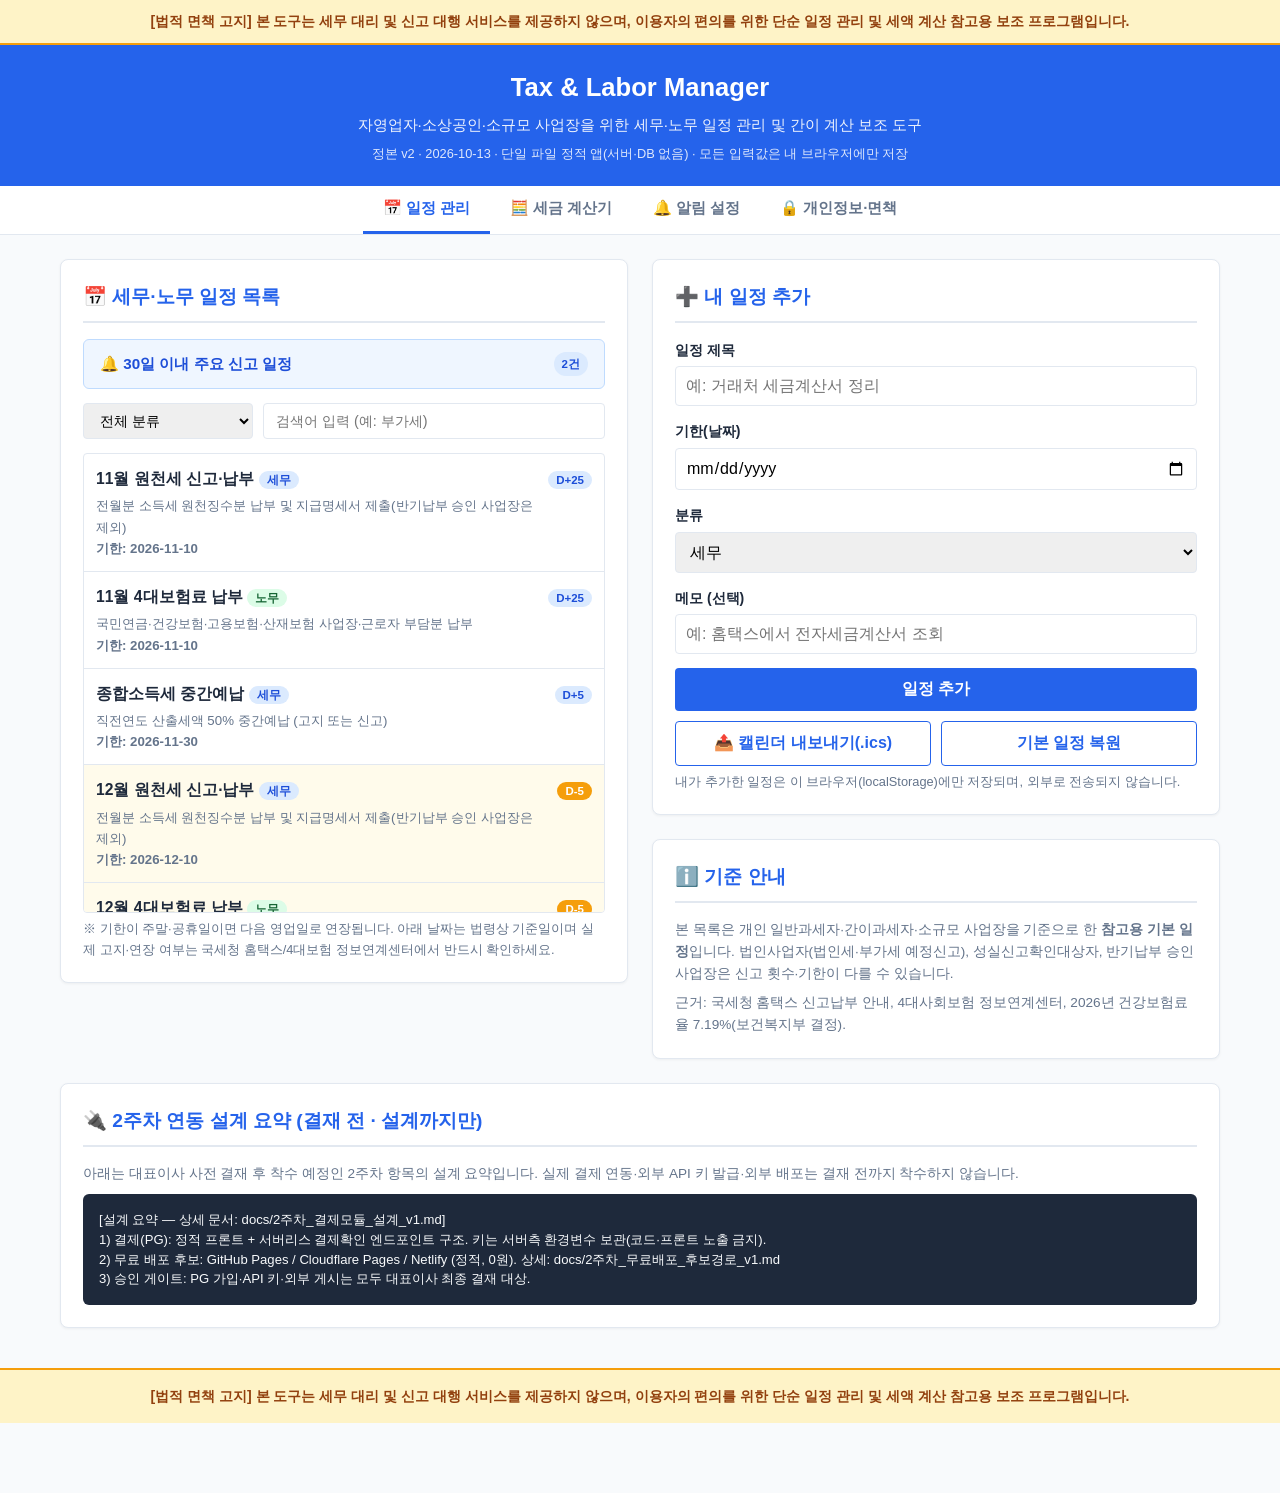
==== prototype_20261013/index.html @ 82e9abb1 "feat: 1주차 세무 일정 DB + 세금 계산기 + 알림 기능 + 2주차 결제 모듈 설계 (면책 고지 포함)" ====
<!DOCTYPE html>
<html lang="ko">
<head>
<meta charset="UTF-8">
<meta name="viewport" content="width=device-width, initial-scale=1.0">
<title>Tax &amp; Labor Manager — 세무·노무 일정 및 간이 계산 보조 도구</title>
<!--
  ============================================================================
  Tax & Labor Manager (세무·노무 일정 관리 + 세금 간이 계산 보조 도구)
  - 10조 스튜디오 · automation · 정본 v2 (2026-10-13 확장판)
  - 단일 파일 정적 웹 앱(HTML/CSS/JS, 외부 라이브러리 0). 서버·DB 없음.
  - 개인정보: 모든 입력값은 브라우저 localStorage에만 저장되며 외부 전송 없음.
  - 법적 성격: 세무 대리·신고 대행이 아닌 '단순 일정 관리 및 세액 계산 참고용 보조'.
  - 근거(2026 요율): 보건복지부 2026년 건강보험료율 7.19% 결정 보도자료,
    국민연금 9.5%(연금개혁), 고용보험 실업급여 1.8%, 장기요양 건보료의 12.95%.
    4대보험 정보연계센터·국세청 홈택스 공시 기준. 요율은 매년 변동될 수 있음.
  ============================================================================
-->
<style>
  :root{
    --primary:#2563eb; --primary-dark:#1d4ed8; --bg:#f8fafc; --card:#ffffff;
    --text:#1e293b; --muted:#64748b; --border:#e2e8f0;
    --warn-bg:#fef3c7; --warn-border:#f59e0b; --warn-text:#92400e;
    --danger:#dc2626; --ok:#059669;
  }
  *{box-sizing:border-box;margin:0;padding:0;font-family:'Malgun Gothic','Apple SD Gothic Neo',sans-serif;}
  body{background:var(--bg);color:var(--text);line-height:1.6;padding-bottom:70px;}

  /* ── 법적 면책 고지 (상단·하단 영구 고정) ───────────────────────────── */
  .disclaimer-banner{background:var(--warn-bg);border-bottom:2px solid var(--warn-border);
    color:var(--warn-text);padding:10px 20px;font-size:.88rem;text-align:center;font-weight:bold;
    position:sticky;top:0;z-index:1000;}
  .disclaimer-footer{background:var(--warn-bg);border-top:2px solid var(--warn-border);
    color:var(--warn-text);padding:15px 20px;font-size:.88rem;text-align:center;font-weight:bold;margin-top:40px;}
  .disclaimer-inline{background:#fffbeb;border:1px solid var(--warn-border);border-left:4px solid var(--warn-border);
    color:var(--warn-text);padding:10px 12px;border-radius:6px;font-size:.82rem;margin-top:10px;line-height:1.5;}

  header{background:var(--primary);color:#fff;padding:22px 20px;text-align:center;}
  header h1{font-size:1.6rem;margin-bottom:6px;}
  header p{font-size:.95rem;opacity:.92;}

  .tabs{display:flex;justify-content:center;gap:0;background:#fff;border-bottom:1px solid var(--border);
    position:sticky;top:44px;z-index:900;flex-wrap:wrap;}
  .tab{padding:12px 20px;cursor:pointer;border:none;background:none;font-size:.95rem;font-weight:bold;
    color:var(--muted);border-bottom:3px solid transparent;}
  .tab.active{color:var(--primary);border-bottom-color:var(--primary);}
  .panel{display:none;}
  .panel.active{display:block;}

  .container{max-width:1200px;margin:24px auto;padding:0 20px;}
  .grid2{display:grid;grid-template-columns:1fr 1fr;gap:24px;}
  @media(max-width:900px){.grid2{grid-template-columns:1fr;}}

  .card{background:var(--card);border:1px solid var(--border);border-radius:8px;padding:22px;
    box-shadow:0 1px 3px rgba(0,0,0,.05);margin-bottom:24px;}
  .card h2{font-size:1.2rem;color:var(--primary);margin-bottom:16px;border-bottom:2px solid var(--border);padding-bottom:8px;}

  .filterbar{display:flex;gap:10px;margin-bottom:14px;flex-wrap:wrap;}
  .filterbar select,.filterbar input{padding:8px 12px;border:1px solid var(--border);border-radius:4px;font-size:.9rem;}
  .filterbar input{flex:1;min-width:140px;}

  .upcoming{background:#eff6ff;border:1px solid #bfdbfe;border-radius:6px;padding:12px 16px;margin-bottom:14px;
    display:flex;align-items:center;justify-content:space-between;font-weight:bold;color:var(--primary-dark);font-size:.95rem;}

  .schedule-list{max-height:460px;overflow-y:auto;border:1px solid var(--border);border-radius:4px;}
  .schedule-item{padding:12px;border-bottom:1px solid var(--border);display:flex;justify-content:space-between;align-items:flex-start;gap:10px;}
  .schedule-item:last-child{border-bottom:none;}
  .schedule-item.urgent{background:#fef2f2;}
  .schedule-item.soon{background:#fffbeb;}
  .schedule-info h4{font-size:.98rem;margin-bottom:4px;}
  .schedule-info p{font-size:.83rem;color:var(--muted);}
  .badge{background:#dbeafe;color:var(--primary-dark);padding:3px 8px;border-radius:12px;font-size:.72rem;font-weight:bold;white-space:nowrap;}
  .badge.dday{background:var(--danger);color:#fff;}
  .badge.soon{background:var(--warn-border);color:#fff;}
  .badge.labor{background:#dcfce7;color:#166534;}
  .delbtn{background:none;border:1px solid var(--border);color:var(--muted);border-radius:4px;cursor:pointer;
    font-size:.75rem;padding:3px 8px;}

  .form-group{margin-bottom:14px;}
  .form-group label{display:block;font-size:.88rem;font-weight:bold;margin-bottom:5px;}
  .form-group input,.form-group select{width:100%;padding:10px;border:1px solid var(--border);border-radius:4px;font-size:1rem;}
  .btn{background:var(--primary);color:#fff;border:none;padding:11px 20px;border-radius:4px;font-size:1rem;
    font-weight:bold;cursor:pointer;width:100%;transition:background .2s;}
  .btn:hover{background:var(--primary-dark);}
  .btn.secondary{background:#fff;color:var(--primary);border:1px solid var(--primary);}
  .btn.warn{background:var(--warn-border);}
  .row{display:flex;gap:10px;flex-wrap:wrap;}
  .row .btn{width:auto;flex:1;min-width:130px;}

  .result-box{background:#f1f5f9;border:1px solid var(--border);border-radius:6px;padding:16px;margin-top:16px;}
  .result-box h3{font-size:1.05rem;margin-bottom:8px;}
  .result-row{display:flex;justify-content:space-between;font-size:.95rem;padding:3px 0;}
  .result-total{font-size:1.15rem;font-weight:bold;color:var(--primary-dark);border-top:1px solid var(--border);
    margin-top:8px;padding-top:8px;}

  pre{background:#1e293b;color:#f8fafc;padding:16px;border-radius:6px;overflow-x:auto;font-size:.82rem;line-height:1.5;}
  table.data{width:100%;border-collapse:collapse;font-size:.88rem;margin-top:8px;}
  table.data th,table.data td{border:1px solid var(--border);padding:7px 10px;text-align:left;}
  table.data th{background:#f1f5f9;}
  .note{font-size:.8rem;color:var(--muted);margin-top:6px;}
  .tag{display:inline-block;background:#eef2ff;color:#3730a3;border-radius:4px;padding:1px 6px;font-size:.75rem;margin-left:4px;}
  .muted{color:var(--muted);font-size:.85rem;}
</style>
</head>
<body>

<!-- 상단 법적 면책 고지 (영구 고정) -->
<div class="disclaimer-banner">
  [법적 면책 고지] 본 도구는 세무 대리 및 신고 대행 서비스를 제공하지 않으며, 이용자의 편의를 위한 단순 일정 관리 및 세액 계산 참고용 보조 프로그램입니다.
</div>

<header>
  <h1>Tax &amp; Labor Manager</h1>
  <p>자영업자·소상공인·소규모 사업장을 위한 세무·노무 일정 관리 및 간이 계산 보조 도구</p>
  <p style="font-size:.8rem;opacity:.85;margin-top:6px;">정본 v2 · 2026-10-13 · 단일 파일 정적 앱(서버·DB 없음) · 모든 입력값은 내 브라우저에만 저장</p>
</header>

<div class="tabs">
  <button class="tab active" onclick="showPanel('panel-schedule',this)">📅 일정 관리</button>
  <button class="tab" onclick="showPanel('panel-calc',this)">🧮 세금 계산기</button>
  <button class="tab" onclick="showPanel('panel-alert',this)">🔔 알림 설정</button>
  <button class="tab" onclick="showPanel('panel-privacy',this)">🔒 개인정보·면책</button>
</div>

<div class="container">

<!-- ══════════════ 일정 관리 ══════════════ -->
<div id="panel-schedule" class="panel active">
  <div class="grid2">
    <div>
      <div class="card">
        <h2>📅 세무·노무 일정 목록</h2>
        <div class="upcoming">
          <span>🔔 30일 이내 주요 신고 일정</span>
          <span id="upcoming-count" class="badge">0건</span>
        </div>
        <div class="filterbar">
          <select id="filter-category" onchange="renderSchedules()">
            <option value="ALL">전체 분류</option>
            <option value="세무">세무 (국세·지방세)</option>
            <option value="노무">노무 (4대보험·급여)</option>
            <option value="신고안내">신고·환급 안내</option>
            <option value="내일정">내가 추가한 일정</option>
          </select>
          <input type="text" id="search-keyword" placeholder="검색어 입력 (예: 부가세)" oninput="renderSchedules()">
        </div>
        <div class="schedule-list" id="schedule-container"></div>
        <div class="note">※ 기한이 주말·공휴일이면 다음 영업일로 연장됩니다. 아래 날짜는 법령상 기준일이며 실제 고지·연장 여부는 국세청 홈택스/4대보험 정보연계센터에서 반드시 확인하세요.</div>
      </div>
    </div>

    <div>
      <div class="card">
        <h2>➕ 내 일정 추가</h2>
        <div class="form-group">
          <label for="new-title">일정 제목</label>
          <input type="text" id="new-title" placeholder="예: 거래처 세금계산서 정리">
        </div>
        <div class="form-group">
          <label for="new-date">기한(날짜)</label>
          <input type="date" id="new-date">
        </div>
        <div class="form-group">
          <label for="new-category">분류</label>
          <select id="new-category">
            <option value="세무">세무</option>
            <option value="노무">노무</option>
            <option value="내일정">내 일정(기타)</option>
          </select>
        </div>
        <div class="form-group">
          <label for="new-desc">메모 (선택)</label>
          <input type="text" id="new-desc" placeholder="예: 홈택스에서 전자세금계산서 조회">
        </div>
        <button class="btn" onclick="addSchedule()">일정 추가</button>
        <div class="row" style="margin-top:10px;">
          <button class="btn secondary" onclick="exportICS()">📤 캘린더 내보내기(.ics)</button>
          <button class="btn secondary" onclick="resetSchedules()">기본 일정 복원</button>
        </div>
        <div class="note">내가 추가한 일정은 이 브라우저(localStorage)에만 저장되며, 외부로 전송되지 않습니다.</div>
      </div>

      <div class="card">
        <h2>ℹ️ 기준 안내</h2>
        <p class="muted">본 목록은 개인 일반과세자·간이과세자·소규모 사업장을 기준으로 한 <b>참고용 기본 일정</b>입니다. 법인사업자(법인세·부가세 예정신고), 성실신고확인대상자, 반기납부 승인 사업장은 신고 횟수·기한이 다를 수 있습니다.</p>
        <p class="muted" style="margin-top:8px;">근거: 국세청 홈택스 신고납부 안내, 4대사회보험 정보연계센터, 2026년 건강보험료율 7.19%(보건복지부 결정).</p>
      </div>
    </div>
  </div>
</div>

<!-- ══════════════ 세금 계산기 ══════════════ -->
<div id="panel-calc" class="panel">
  <div class="grid2">
    <div>
      <div class="card">
        <h2>🧮 간이 계산기</h2>
        <div class="form-group">
          <label for="calc-type">계산 종류</label>
          <select id="calc-type" onchange="toggleCalcType()">
            <option value="vat">부가가치세 (일반과세자)</option>
            <option value="vat-simple">부가가치세 (간이과세자)</option>
            <option value="income">종합소득세 (기본세율)</option>
            <option value="withholding">원천세 (사업소득 3.3% 프리랜서)</option>
            <option value="insurance">4대보험 (근로자 부담분)</option>
          </select>
        </div>

        <div id="f-vat">
          <div class="form-group"><label for="vat-supply">과세표준 공급가액 합계 (원)</label>
            <input type="number" id="vat-supply" value="50000000"></div>
          <div class="form-group"><label for="vat-purchase">공제받을 매입세액 합계 (원)</label>
            <input type="number" id="vat-purchase" value="3000000"></div>
        </div>

        <div id="f-vat-simple" style="display:none;">
          <div class="form-group"><label for="vats-supply">공급대가 합계 (세금 포함 매출, 원)</label>
            <input type="number" id="vats-supply" value="40000000"></div>
          <div class="form-group"><label for="vats-rate">업종별 부가가치율 (%)</label>
            <select id="vats-rate">
              <option value="15">소매·음식점 등 (15%)</option>
              <option value="20">제조·숙박 등 (20%)</option>
              <option value="25">건설·운수 등 (25%)</option>
              <option value="30" selected>부동산임대·기타 (30%)</option>
            </select></div>
          <div class="note">간이과세자 세액 = 공급대가 × 업종별 부가가치율 × 10%</div>
        </div>

        <div id="f-income" style="display:none;">
          <div class="form-group"><label for="income-annual">연간 총수입금액 (매출, 원)</label>
            <input type="number" id="income-annual" value="80000000"></div>
          <div class="form-group"><label for="income-expense">연간 필요경비 (원)</label>
            <input type="number" id="income-expense" value="50000000"></div>
          <div class="form-group"><label for="income-deduct">소득공제 합계 — 본인·부양가족·연금 등 (원)</label>
            <input type="number" id="income-deduct" value="1500000"></div>
        </div>

        <div id="f-withholding" style="display:none;">
          <div class="form-group"><label for="wh-amount">지급액 (세전, 원)</label>
            <input type="number" id="wh-amount" value="3000000"></div>
          <div class="note">사업소득 3.3% = 소득세 3% + 지방소득세 0.3% (원천징수 후 다음 해 5월 종합소득세 신고 시 정산)</div>
        </div>

        <div id="f-insurance" style="display:none;">
          <div class="form-group"><label for="ins-month">월 보수(세전 급여, 원)</label>
            <input type="number" id="ins-month" value="3000000"></div>
          <div class="note">2026년 근로자 부담: 국민연금 4.75% · 건강보험 3.595% · 장기요양 건보료×12.95% · 고용보험(실업급여) 0.9%. 산재보험은 전액 사업주 부담.</div>
        </div>

        <button class="btn" onclick="calculate()">간이 추정 실행</button>
      </div>
    </div>

    <div>
      <div class="card">
        <h2>📊 추정 결과</h2>
        <div class="result-box" id="calc-result">
          <p class="muted">계산 종류와 금액을 선택한 뒤 [간이 추정 실행]을 누르세요.</p>
        </div>
      </div>
      <div class="card">
        <h2>📌 2026년 요율 참고표</h2>
        <table class="data">
          <tr><th>항목</th><th>전체</th><th>근로자 부담</th></tr>
          <tr><td>국민연금</td><td>9.5%</td><td>4.75%</td></tr>
          <tr><td>건강보험</td><td>7.19%</td><td>3.595%</td></tr>
          <tr><td>장기요양보험</td><td>건보료의 12.95%</td><td>절반</td></tr>
          <tr><td>고용보험(실업급여)</td><td>1.8%</td><td>0.9%</td></tr>
          <tr><td>산재보험</td><td>업종별(평균 약 1.4%)</td><td>0(사업주 전액)</td></tr>
        </table>
        <div class="note">출처: 보건복지부 2026 건강보험료율 결정(7.19%), 4대보험 정보연계센터·근로복지공단 공시. 요율·기준소득월액 상·하한(2026년 41만~659만 원)은 매년 변동될 수 있으므로 실제 급여명세서·공단 조회값을 최종 기준으로 삼으세요.</div>
      </div>
    </div>
  </div>
</div>

<!-- ══════════════ 알림 설정 ══════════════ -->
<div id="panel-alert" class="panel">
  <div class="grid2">
    <div>
      <div class="card">
        <h2>🔔 브라우저 알림</h2>
        <p class="muted">신고 기한이 다가오면 브라우저 알림으로 알려드립니다. (이 탭이 열려 있는 동안 동작합니다.)</p>
        <div class="form-group" style="margin-top:14px;">
          <label for="alert-days">며칠 전에 알릴까요?</label>
          <select id="alert-days" onchange="saveAlertPref()">
            <option value="1">1일 전</option>
            <option value="3" selected>3일 전</option>
            <option value="7">7일 전</option>
            <option value="14">14일 전</option>
          </select>
        </div>
        <div class="row">
          <button class="btn" onclick="requestNotify()">알림 권한 요청</button>
          <button class="btn secondary" onclick="testNotify()">테스트 알림</button>
        </div>
        <div class="result-box" id="alert-status"><p class="muted">현재 알림 권한: 확인 전</p></div>
      </div>
    </div>
    <div>
      <div class="card">
        <h2>📋 알림 대상 미리보기</h2>
        <div class="schedule-list" id="alert-preview" style="max-height:360px;"></div>
        <div class="note">정적 웹 앱 특성상 앱이 닫혀 있을 때는 알림이 오지 않습니다. 상시 알림이 필요하면 아래 캘린더 내보내기(.ics)로 휴대폰 기본 캘린더에 등록하는 방법을 권장합니다.</div>
        <button class="btn secondary" style="margin-top:10px;" onclick="exportICS()">📤 캘린더 내보내기(.ics)</button>
      </div>
    </div>
  </div>
</div>

<!-- ══════════════ 개인정보·면책 ══════════════ -->
<div id="panel-privacy" class="panel">
  <div class="card">
    <h2>🔒 개인정보 처리 및 법적 성격 안내</h2>
    <p style="margin-bottom:10px;"><b>1. 수집하는 개인정보: 없음.</b> 본 도구는 회원가입·로그인이 없으며, 사업자등록번호·주민등록번호 등 민감정보를 수집·전송하지 않습니다. 사용자가 입력한 일정·금액은 오직 사용자의 브라우저 저장소(localStorage)에만 남고 외부 서버로 전송되지 않습니다.</p>
    <p style="margin-bottom:10px;"><b>2. 법적 성격.</b> 본 도구는 세무 대리 및 신고 대행 서비스를 제공하지 않으며, 이용자의 편의를 위한 단순 일정 관리 및 세액 계산 참고용 보조 프로그램입니다. 세무사법 제2조에 따른 세무 대리(기장·신고 대행·세무 자문)에 해당하지 않습니다.</p>
    <p style="margin-bottom:10px;"><b>3. 계산 결과의 한계.</b> 모든 계산은 공개된 세율·요율을 적용한 단순 추정치이며, 소득공제·세액공제·가산세·감면·정산을 모두 반영하지 않습니다. 실제 신고 세액과 다를 수 있습니다.</p>
    <p style="margin-bottom:10px;"><b>4. 최종 확인 의무.</b> 실제 신고·납부 금액과 기한은 국세청 홈택스(126), 4대사회보험 정보연계센터, 세무대리인(세무사)을 통해 반드시 확인하시기 바랍니다.</p>
    <p><b>5. 근거 자료.</b> 일정: 국세청 홈택스 신고·납부 안내. 요율: 2026년 국민연금 9.5%·건강보험 7.19%·장기요양 건보료의 12.95%·고용보험(실업급여) 1.8%(보건복지부·근로복지공단 공시).</p>
    <div class="disclaimer-inline">
      [법적 면책 고지] 본 도구는 세무 대리 및 신고 대행 서비스를 제공하지 않으며, 이용자의 편의를 위한 단순 일정 관리 및 세액 계산 참고용 보조 프로그램입니다.
    </div>
  </div>
</div>

  <!-- 2주차 연동 설계 (요약) -->
  <div class="card">
    <h2>🔌 2주차 연동 설계 요약 (결재 전 · 설계까지만)</h2>
    <p class="muted" style="margin-bottom:10px;">아래는 대표이사 사전 결재 후 착수 예정인 2주차 항목의 설계 요약입니다. 실제 결제 연동·외부 API 키 발급·외부 배포는 결재 전까지 착수하지 않습니다.</p>
    <pre><code>[설계 요약 — 상세 문서: docs/2주차_결제모듈_설계_v1.md]
1) 결제(PG): 정적 프론트 + 서버리스 결제확인 엔드포인트 구조. 키는 서버측 환경변수 보관(코드·프론트 노출 금지).
2) 무료 배포 후보: GitHub Pages / Cloudflare Pages / Netlify (정적, 0원). 상세: docs/2주차_무료배포_후보경로_v1.md
3) 승인 게이트: PG 가입·API 키·외부 게시는 모두 대표이사 최종 결재 대상.</code></pre>
  </div>

</div><!-- /container -->

<!-- 하단 법적 면책 고지 (영구 고정) -->
<div class="disclaimer-footer">
  [법적 면책 고지] 본 도구는 세무 대리 및 신고 대행 서비스를 제공하지 않으며, 이용자의 편의를 위한 단순 일정 관리 및 세액 계산 참고용 보조 프로그램입니다.
</div>

<script>
/* ─────────────────────────────────────────────────────────────────────────
   데이터: 정기 일정 생성 + 연간 고정 일정 + 사용자 일정
   ───────────────────────────────────────────────────────────────────────── */
const DISCLAIMER = "본 도구는 세무 대리 및 신고 대행 서비스를 제공하지 않으며, 이용자의 편의를 위한 단순 일정 관리 및 세액 계산 참고용 보조 프로그램입니다.";

function fmt(n){ return Math.round(n).toLocaleString('ko-KR'); }
function yearOf(){ return new Date().getFullYear(); }

// 연간 고정 일정 (매년 반복, 기준일)
function annualEvents(y){
  return [
    { id:`a${y}-vats1`, title:"부가가치세 1기 예정신고·납부", date:`${y}-04-25`, category:"세무", desc:"법인 기준 1~3월 실적 예정신고 (개인 일반과세자는 예정고지 납부)" },
    { id:`a${y}-resident`, title:"종합소득세 확정신고·납부", date:`${y}-05-31`, category:"세무", desc:`${y-1}년 귀속 종합소득세 확정신고 (성실신고확인대상자는 6월 30일)` },
    { id:`a${y}-vat1`, title:"부가가치세 1기 확정신고·납부", date:`${y}-07-25`, category:"세무", desc:"1월 1일~6월 30일 과세기간 확정신고(개인·법인)" },
    { id:`a${y}-vat2b`, title:"부가가치세 2기 예정신고·납부", date:`${y}-10-25`, category:"세무", desc:"7월 1일~9월 30일 실적 예정신고" },
    { id:`a${y}-mid`, title:"종합소득세 중간예납", date:`${y}-11-30`, category:"세무", desc:"직전연도 산출세액 50% 중간예납 (고지 또는 신고)" }
  ];
}

// 매월 정기 일정 (원천세·4대보험: 매월 10일)
function monthlyEvents(y){
  const out=[];
  for(let m=1;m<=12;m++){
    const mm=String(m).padStart(2,'0');
    out.push({ id:`m${y}${mm}-wh`, title:`${m}월 원천세 신고·납부`, date:`${y}-${mm}-10`, category:"세무", desc:"전월분 소득세 원천징수분 납부 및 지급명세서 제출(반기납부 승인 사업장은 제외)" });
    out.push({ id:`m${y}${mm}-ins`, title:`${m}월 4대보험료 납부`, date:`${y}-${mm}-10`, category:"노무", desc:"국민연금·건강보험·고용보험·산재보험 사업장·근로자 부담분 납부" });
  }
  return out;
}

function buildDefault(){
  const y=yearOf();
  let list=[];
  list=list.concat(annualEvents(y));
  list=list.concat(monthlyEvents(y));
  // 다음 연도 2기 확정(1월) 안내
  list.push({ id:`a${y+1}-vat2f`, title:`부가가치세 2기 확정신고 안내(${y+1}년 1월)`, date:`${y+1}-01-25`, category:"신고안내", desc:`${y}년 7월~12월 과세기간 확정신고 예정 (주말이면 연장)` });
  list.push({ id:`a${y}-bonus`, title:"근로·자녀장려금 신청 안내", date:`${y}-05-01`, category:"신고안내", desc:"5월 1일~31일 홈택스 신청 (대상자 자동 안내)" });
  list.push({ id:`a${y}-report`, title:"사업장 현황신고(부동산임대업 등)", date:`${y}-02-10`, category:"세무", desc:"해당 업종 사업장 현황신고 기한" });
  return list;
}

const LS_KEY='tlm_schedules_v2';
let userSchedules = JSON.parse(localStorage.getItem(LS_KEY) || '[]');
let schedules = buildDefault();

function allSchedules(){ return schedules.concat(userSchedules); }

/* ─────────────────────────────────────────────────────────────────────────
   렌더링
   ───────────────────────────────────────────────────────────────────────── */
function daysUntil(dateStr){
  const today=new Date(); today.setHours(0,0,0,0);
  const d=new Date(dateStr+"T00:00:00");
  return Math.round((d-today)/86400000);
}

function renderSchedules(){
  const cat=document.getElementById('filter-category').value;
  const kw=(document.getElementById('search-keyword').value||'').toLowerCase();
  const container=document.getElementById('schedule-container');
  if(!container) return;

  let data=allSchedules().filter(it=>{
    const mCat = (cat==='ALL') || (cat==='내일정' ? it.category==='내일정' : it.category===cat);
    const text=(it.title+' '+it.desc).toLowerCase();
    return mCat && text.includes(kw);
  }).filter(it=>daysUntil(it.date) >= -30); // 지난 30일 지난 건 제외
  data.sort((a,b)=> a.date.localeCompare(b.date));

  container.innerHTML='';
  let upcoming=0;
  data.forEach(it=>{
    const dd=daysUntil(it.date);
    if(dd>=0 && dd<=30) upcoming++;
    const cls = dd<0 ? '' : (dd<=3 ? 'urgent' : (dd<=7 ? 'soon' : ''));
    const badgeCls = dd<0 ? 'badge' : (dd<=3 ? 'badge dday' : (dd<=7 ? 'badge soon' : 'badge'));
    const ddayText = dd<0 ? `D+${Math.abs(dd)}` : (dd===0 ? 'D-DAY' : `D-${dd}`);
    const catBadge = it.category==='노무' ? 'badge labor' : 'badge';
    const div=document.createElement('div');
    div.className='schedule-item '+cls;
    div.innerHTML=`
      <div class="schedule-info">
        <h4>${it.title} <span class="${catBadge}">${it.category}</span></h4>
        <p>${it.desc} <br><strong>기한: ${it.date}</strong></p>
      </div>
      <div style="text-align:right;white-space:nowrap;">
        <span class="${badgeCls}">${ddayText}</span>
        ${it.user?`<br><button class="delbtn" onclick="delSchedule('${it.id}')">삭제</button>`:''}
      </div>`;
    container.appendChild(div);
  });
  document.getElementById('upcoming-count').innerText=upcoming+'건';
  renderAlertPreview();
}

function addSchedule(){
  const title=document.getElementById('new-title').value.trim();
  const date=document.getElementById('new-date').value;
  const category=document.getElementById('new-category').value;
  const desc=document.getElementById('new-desc').value.trim() || '내가 추가한 일정';
  if(!title || !date){ alert('제목과 날짜를 입력하세요.'); return; }
  userSchedules.push({ id:'u'+Date.now(), title, date, category, desc, user:true });
  localStorage.setItem(LS_KEY, JSON.stringify(userSchedules));
  document.getElementById('new-title').value='';
  document.getElementById('new-date').value='';
  document.getElementById('new-desc').value='';
  renderSchedules();
  alert('일정이 추가되었습니다.');
}

function delSchedule(id){
  userSchedules=userSchedules.filter(x=>x.id!==id);
  localStorage.setItem(LS_KEY, JSON.stringify(userSchedules));
  renderSchedules();
}

function resetSchedules(){
  if(!confirm('추가한 일정이 모두 삭제되고 기본 일정으로 복원됩니다. 계속할까요?')) return;
  userSchedules=[];
  localStorage.setItem(LS_KEY, JSON.stringify(userSchedules));
  renderSchedules();
}

/* ─────────────────────────────────────────────────────────────────────────
   탭 전환
   ───────────────────────────────────────────────────────────────────────── */
function showPanel(id, btn){
  document.querySelectorAll('.panel').forEach(p=>p.classList.remove('active'));
  document.getElementById(id).classList.add('active');
  document.querySelectorAll('.tab').forEach(t=>t.classList.remove('active'));
  if(btn) btn.classList.add('active');
}

/* ─────────────────────────────────────────────────────────────────────────
   세금 계산기
   ───────────────────────────────────────────────────────────────────────── */
function toggleCalcType(){
  const t=document.getElementById('calc-type').value;
  const map={ 'vat':'f-vat','vat-simple':'f-vat-simple','income':'f-income','withholding':'f-withholding','insurance':'f-insurance' };
  Object.values(map).forEach(id=>document.getElementById(id).style.display='none');
  document.getElementById(map[t]).style.display='block';
}

function disclaimerHtml(){
  return `<div class="disclaimer-inline">[법적 면책 고지] ${DISCLAIMER}</div>`;
}

// 종합소득세 기본세율(2023~ 적용, 8구간) 누진공제 방식
function incomeTaxByBracket(base){
  const brackets=[
    {lim:14000000, rate:0.06, ded:0},
    {lim:50000000, rate:0.15, ded:1260000},
    {lim:88000000, rate:0.24, ded:5760000},
    {lim:150000000, rate:0.35, ded:15440000},
    {lim:300000000, rate:0.38, ded:19940000},
    {lim:500000000, rate:0.40, ded:25940000},
    {lim:1000000000, rate:0.42, ded:35940000},
    {lim:Infinity, rate:0.45, ded:65940000}
  ];
  for(const b of brackets){
    if(base<=b.lim){ return {tax: Math.max(0, base*b.rate - b.ded), rate:b.rate}; }
  }
}

function calculate(){
  const type=document.getElementById('calc-type').value;
  const box=document.getElementById('calc-result');
  let html='';

  if(type==='vat'){
    const supply=parseFloat(document.getElementById('vat-supply').value)||0;
    const purchase=parseFloat(document.getElementById('vat-purchase').value)||0;
    const output=supply*0.1;
    const estimated=Math.max(0, output-purchase);
    html=`<h3>부가가치세 간이 추정 (일반과세자)</h3>
      <div class="result-row"><span>매출세액 (공급가액×10%)</span><span>${fmt(output)} 원</span></div>
      <div class="result-row"><span>공제 매입세액</span><span>${fmt(purchase)} 원</span></div>
      <div class="result-row result-total"><span>납부 예상액</span><span>${fmt(estimated)} 원</span></div>
      <p class="note">※ 신고 시 가산세·경감·조기환급 등에 따라 달라질 수 있습니다.</p>${disclaimerHtml()}`;
  }
  else if(type==='vat-simple'){
    const supply=parseFloat(document.getElementById('vats-supply').value)||0;
    const rate=parseFloat(document.getElementById('vats-rate').value)/100;
    const base=supply*rate;             // 부가가치(과세표준)
    const estimated=base*0.1;           // 납부세액
    html=`<h3>부가가치세 간이 추정 (간이과세자)</h3>
      <div class="result-row"><span>공급대가</span><span>${fmt(supply)} 원</span></div>
      <div class="result-row"><span>업종별 부가가치율</span><span>${(rate*100).toFixed(0)}%</span></div>
      <div class="result-row"><span>과세표준(부가가치)</span><span>${fmt(base)} 원</span></div>
      <div class="result-row result-total"><span>납부 예상액 (×10%)</span><span>${fmt(estimated)} 원</span></div>
      <p class="note">※ 세금계산서 발급분·매입세액 공제 등에 따라 달라질 수 있습니다.</p>${disclaimerHtml()}`;
  }
  else if(type==='income'){
    const income=parseFloat(document.getElementById('income-annual').value)||0;
    const expense=parseFloat(document.getElementById('income-expense').value)||0;
    const deduct=parseFloat(document.getElementById('income-deduct').value)||0;
    const net=Math.max(0, income-expense);          // 종합소득금액
    const base=Math.max(0, net-deduct);             // 과세표준
    const r=incomeTaxByBracket(base);
    const local=r.tax*0.1;                          // 지방소득세 10%
    const total=r.tax+local;
    html=`<h3>종합소득세 간이 추정</h3>
      <div class="result-row"><span>종합소득금액 (수입−필요경비)</span><span>${fmt(net)} 원</span></div>
      <div class="result-row"><span>과세표준 (소득금액−소득공제)</span><span>${fmt(base)} 원</span></div>
      <div class="result-row"><span>적용 기본세율</span><span>${(r.rate*100).toFixed(0)}%</span></div>
      <div class="result-row"><span>산출세액(국세)</span><span>${fmt(r.tax)} 원</span></div>
      <div class="result-row"><span>지방소득세(10%)</span><span>${fmt(local)} 원</span></div>
      <div class="result-row result-total"><span>합계 예상</span><span>${fmt(total)} 원</span></div>
      <p class="note">※ 세액공제·감면·기납부세액(중간예납·원천징수) 정산 전 추정치입니다.</p>${disclaimerHtml()}`;
  }
  else if(type==='withholding'){
    const amt=parseFloat(document.getElementById('wh-amount').value)||0;
    const income=amt*0.03, local=amt*0.003, net=amt-income-local;
    html=`<h3>원천세 간이 추정 (사업소득 3.3%)</h3>
      <div class="result-row"><span>지급액</span><span>${fmt(amt)} 원</span></div>
      <div class="result-row"><span>소득세 3%</span><span>${fmt(income)} 원</span></div>
      <div class="result-row"><span>지방소득세 0.3%</span><span>${fmt(local)} 원</span></div>
      <div class="result-row result-total"><span>실지급액</span><span>${fmt(net)} 원</span></div>
      <p class="note">※ 근로소득은 간이세액표 적용으로 계산 방식이 다릅니다.</p>${disclaimerHtml()}`;
  }
  else if(type==='insurance'){
    const m=parseFloat(document.getElementById('ins-month').value)||0;
    const pension=m*0.0475;
    const health=m*0.03595;
    const ltc=health*0.1295;
    const emp=m*0.009;
    const total=pension+health+ltc+emp;
    html=`<h3>4대보험 근로자 부담분 간이 추정 (2026)</h3>
      <div class="result-row"><span>국민연금 (4.75%)</span><span>${fmt(pension)} 원</span></div>
      <div class="result-row"><span>건강보험 (3.595%)</span><span>${fmt(health)} 원</span></div>
      <div class="result-row"><span>장기요양 (건보료×12.95%)</span><span>${fmt(ltc)} 원</span></div>
      <div class="result-row"><span>고용보험 실업급여 (0.9%)</span><span>${fmt(emp)} 원</span></div>
      <div class="result-row result-total"><span>근로자 부담 합계</span><span>${fmt(total)} 원</span></div>
      <p class="note">※ 산재보험은 전액 사업주 부담. 국민연금 기준소득월액 상·하한(2026년 41만~659만 원) 및 보수월액 정산에 따라 달라질 수 있습니다. 사업주 부담분은 위 금액과 동일 금액(국민연금·건강보험·장기요양·고용보험 실업급여)에 고용안정·직업능력개발(0.25~0.85%)·산재(업종별)가 가산됩니다.</p>${disclaimerHtml()}`;
  }
  box.innerHTML=html;
}

/* ─────────────────────────────────────────────────────────────────────────
   알림
   ───────────────────────────────────────────────────────────────────────── */
function saveAlertPref(){ localStorage.setItem('tlm_alert_days', document.getElementById('alert-days').value); }

function loadAlertPref(){
  const v=localStorage.getItem('tlm_alert_days');
  if(v) document.getElementById('alert-days').value=v;
}

function renderAlertPreview(){
  const sel=document.getElementById('alert-preview'); if(!sel) return;
  const days=parseInt(document.getElementById('alert-days').value||'3');
  const list=allSchedules()
    .map(it=>({...it, dd:daysUntil(it.date)}))
    .filter(it=>it.dd>=0 && it.dd<=Math.max(days,14))
    .sort((a,b)=>a.dd-b.dd);
  sel.innerHTML = list.length ? '' : '<div style="padding:12px;color:#64748b;">해당 기간에 임박한 일정이 없습니다.</div>';
  list.forEach(it=>{
    const div=document.createElement('div');
    div.className='schedule-item';
    div.innerHTML=`<div class="schedule-info"><h4>${it.title}</h4><p>기한: ${it.date}</p></div>
      <span class="badge ${it.dd<=parseInt(days)?'dday':''}">D-${it.dd}</span>`;
    sel.appendChild(div);
  });
}

function updateAlertStatus(){
  const el=document.getElementById('alert-status');
  if(!('Notification' in window)){ el.innerHTML='<p>이 브라우저는 알림을 지원하지 않습니다.</p>'; return; }
  const p=Notification.permission;
  const label = p==='granted' ? '허용됨 ✅' : (p==='denied' ? '차단됨 ⛔ (브라우저 설정에서 허용 필요)' : '미설정');
  el.innerHTML=`<p>현재 알림 권한: <b>${label}</b></p>`;
}

function requestNotify(){
  if(!('Notification' in window)){ alert('이 브라우저는 알림을 지원하지 않습니다.'); return; }
  Notification.requestPermission().then(p=>{
    updateAlertStatus();
    alert(p==='granted' ? '알림 권한이 허용되었습니다.' : '알림이 허용되지 않았습니다. 브라우저 주소창 옆 설정에서 허용할 수 있습니다.');
  });
}

function testNotify(){
  if('Notification' in window && Notification.permission==='granted'){
    new Notification('세무·노무 일정 알림 테스트', { body:'이것은 테스트 알림입니다. 실제 알림은 신고 기한이 다가오면 표시됩니다.' });
  } else {
    requestNotify();
  }
}

// 페이지가 열려 있는 동안 주기적으로 임박 일정 점검 (중복 알림 방지)
function checkUpcoming(){
  if(!('Notification' in window) || Notification.permission!=='granted') return;
  const days=parseInt(document.getElementById('alert-days').value||'3');
  const fired=JSON.parse(sessionStorage.getItem('tlm_fired')||'[]');
  allSchedules().forEach(it=>{
    const dd=daysUntil(it.date);
    if(dd>=0 && dd<=days && !fired.includes(it.id)){
      new Notification('신고 기한 임박: '+it.title, { body:`기한 ${it.date} (D-${dd}) — 국세청 홈택스/4대보험 정보연계센터에서 확인하세요.` });
      fired.push(it.id);
    }
  });
  sessionStorage.setItem('tlm_fired', JSON.stringify(fired));
}

/* ─────────────────────────────────────────────────────────────────────────
   캘린더(.ics) 내보내기 — 휴대폰 기본 캘린더 등록용
   ───────────────────────────────────────────────────────────────────────── */
function exportICS(){
  const pad=n=>String(n).padStart(2,'0');
  const stamp=()=>{ const d=new Date(); return `${d.getUTCFullYear()}${pad(d.getUTCMonth()+1)}${pad(d.getUTCDate())}T${pad(d.getUTCHours())}${pad(d.getUTCMinutes())}${pad(d.getUTCSeconds())}Z`; };
  const lines=[
    'BEGIN:VCALENDAR','VERSION:2.0','PRODID:-//10jo Studio//Tax Labor Manager//KO','CALSCALE:GREGORIAN'
  ];
  allSchedules().forEach(it=>{
    const d=it.date.replace(/-/g,'');
    const next=new Date(it.date+"T00:00:00"); next.setDate(next.getDate()+1);
    const dEnd=`${next.getFullYear()}${pad(next.getMonth()+1)}${pad(next.getDate())}`;
    lines.push('BEGIN:VEVENT');
    lines.push(`UID:${it.id}@tax-labor-manager`);
    lines.push(`DTSTAMP:${stamp()}`);
    lines.push(`DTSTART;VALUE=DATE:${d}`);
    lines.push(`DTEND;VALUE=DATE:${dEnd}`);
    lines.push(`SUMMARY:${it.title}`);
    lines.push(`DESCRIPTION:${it.desc} (참고용 보조 도구 알림)`);
    lines.push('BEGIN:VALARM','TRIGGER:-P3D','ACTION:DISPLAY',`DESCRIPTION:${it.title} 3일 전`,'END:VALARM');
    lines.push('END:VEVENT');
  });
  lines.push('END:VCALENDAR');
  const blob=new Blob([lines.join('\r\n')], {type:'text/calendar;charset=utf-8'});
  const url=URL.createObjectURL(blob);
  const a=document.createElement('a');
  a.href=url; a.download='세무노무_일정.ics';
  document.body.appendChild(a); a.click(); document.body.removeChild(a);
  URL.revokeObjectURL(url);
}

/* ─────────────────────────────────────────────────────────────────────────
   초기화
   ───────────────────────────────────────────────────────────────────────── */
window.onload=function(){
  renderSchedules();
  toggleCalcType();
  loadAlertPref();
  updateAlertStatus();
  renderAlertPreview();
  // 5분마다 임박 일정 점검 (페이지가 열려 있는 동안)
  setInterval(checkUpcoming, 5*60*1000);
  checkUpcoming();
};
</script>
</body>
</html>
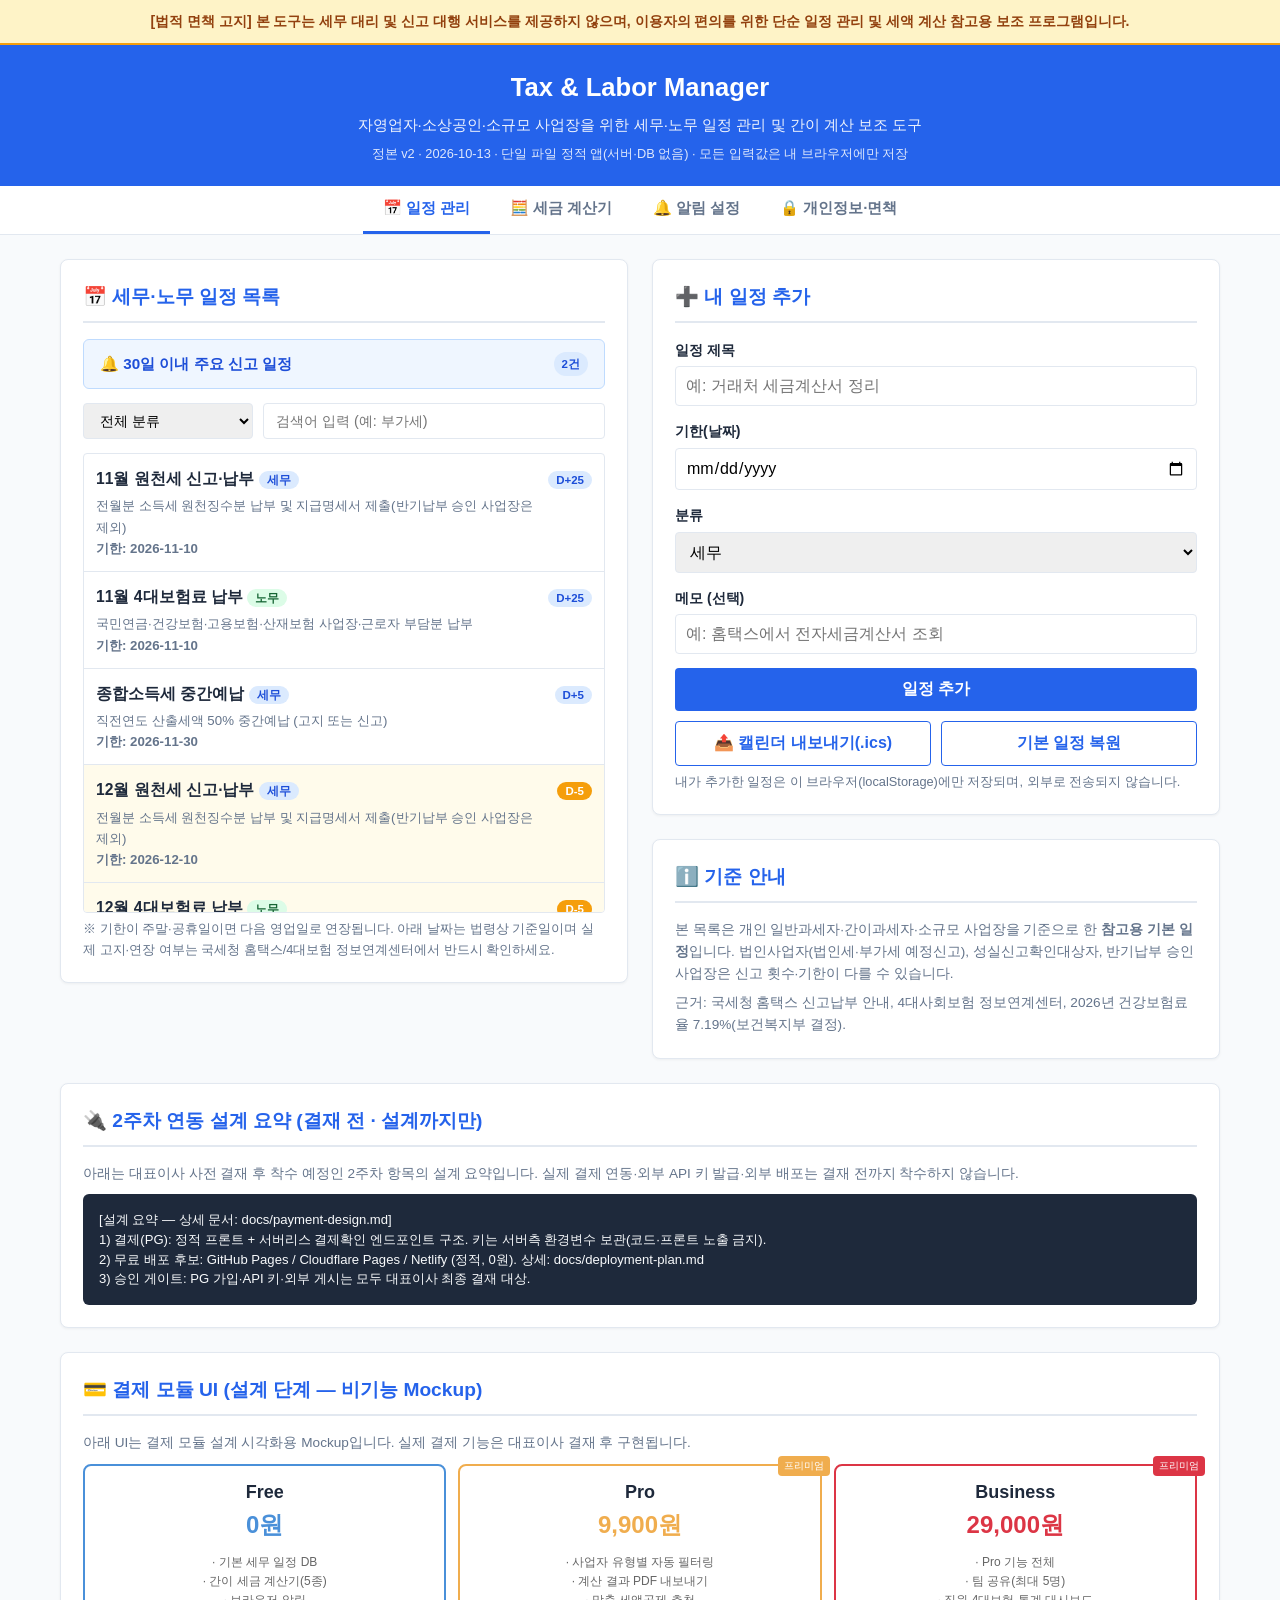
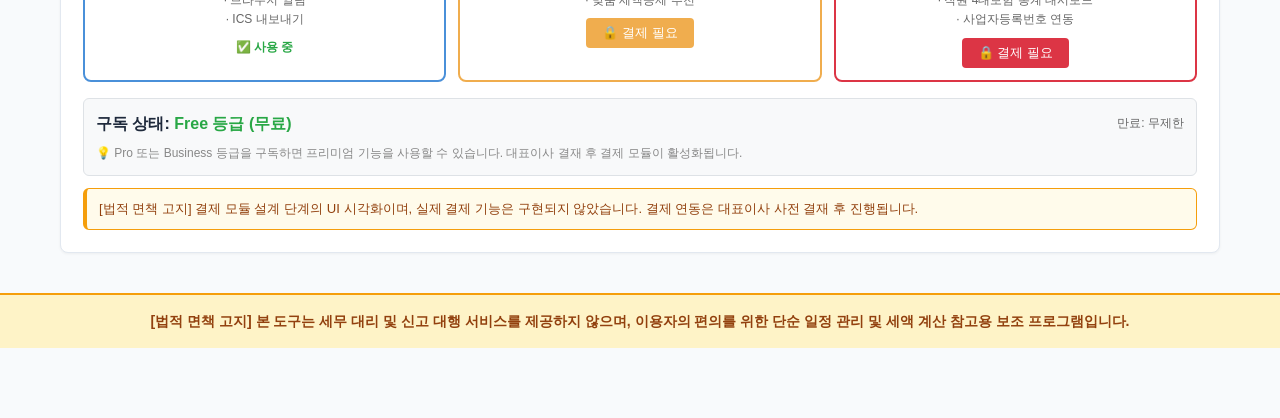
==== commit 1d9f837d: "feat: 2주차 결제 모듈 UI Mockup 추가 (비기능 설계 단계) + docs 참조 경로 수정" ====
--- a/prototype_20261013/index.html
+++ b/prototype_20261013/index.html
@@ -327,10 +327,71 @@
   <div class="card">
     <h2>🔌 2주차 연동 설계 요약 (결재 전 · 설계까지만)</h2>
     <p class="muted" style="margin-bottom:10px;">아래는 대표이사 사전 결재 후 착수 예정인 2주차 항목의 설계 요약입니다. 실제 결제 연동·외부 API 키 발급·외부 배포는 결재 전까지 착수하지 않습니다.</p>
-    <pre><code>[설계 요약 — 상세 문서: docs/2주차_결제모듈_설계_v1.md]
+    <pre><code>[설계 요약 — 상세 문서: docs/payment-design.md]
 1) 결제(PG): 정적 프론트 + 서버리스 결제확인 엔드포인트 구조. 키는 서버측 환경변수 보관(코드·프론트 노출 금지).
-2) 무료 배포 후보: GitHub Pages / Cloudflare Pages / Netlify (정적, 0원). 상세: docs/2주차_무료배포_후보경로_v1.md
+2) 무료 배포 후보: GitHub Pages / Cloudflare Pages / Netlify (정적, 0원). 상세: docs/deployment-plan.md
 3) 승인 게이트: PG 가입·API 키·외부 게시는 모두 대표이사 최종 결재 대상.</code></pre>
+  </div>
+
+  <!-- 결제 모듈 UI (비기능 설계 시각화) -->
+  <div class="card">
+    <h2>💳 결제 모듈 UI (설계 단계 — 비기능 Mockup)</h2>
+    <p class="muted" style="margin-bottom:10px;">아래 UI는 결제 모듈 설계 시각화용 Mockup입니다. 실제 결제 기능은 대표이사 결재 후 구현됩니다.</p>
+
+    <!-- 구독 등급 카드 -->
+    <div style="display:flex;gap:12px;margin-bottom:16px;flex-wrap:wrap;">
+      <div style="flex:1;min-width:150px;border:2px solid #4a90d9;border-radius:8px;padding:12px;text-align:center;">
+        <div style="font-weight:bold;font-size:18px;">Free</div>
+        <div style="font-size:24px;font-weight:bold;color:#4a90d9;">0원</div>
+        <div style="font-size:12px;color:#666;margin-top:8px;">· 기본 세무 일정 DB<br>· 간이 세금 계산기(5종)<br>· 브라우저 알림<br>· ICS 내보내기</div>
+        <div style="margin-top:8px;font-size:12px;color:#28a745;font-weight:bold;">✅ 사용 중</div>
+      </div>
+      <div style="flex:1;min-width:150px;border:2px solid #f0ad4e;border-radius:8px;padding:12px;text-align:center;position:relative;">
+        <div style="font-weight:bold;font-size:18px;">Pro</div>
+        <div style="font-size:24px;font-weight:bold;color:#f0ad4e;">9,900원</div>
+        <div style="font-size:12px;color:#666;margin-top:8px;">· 사업자 유형별 자동 필터링<br>· 계산 결과 PDF 내보내기<br>· 맞춤 세액공제 추천</div>
+        <div style="position:absolute;top:-10px;right:-10px;background:#f0ad4e;color:white;font-size:10px;padding:2px 6px;border-radius:4px;">프리미엄</div>
+        <button type="button" onclick="showPaymentLocked('Pro')" style="margin-top:8px;padding:6px 16px;background:#f0ad4e;color:white;border:none;border-radius:4px;cursor:pointer;font-size:13px;">
+          🔒 결제 필요
+        </button>
+      </div>
+      <div style="flex:1;min-width:150px;border:2px solid #dc3545;border-radius:8px;padding:12px;text-align:center;position:relative;">
+        <div style="font-weight:bold;font-size:18px;">Business</div>
+        <div style="font-size:24px;font-weight:bold;color:#dc3545;">29,000원</div>
+        <div style="font-size:12px;color:#666;margin-top:8px;">· Pro 기능 전체<br>· 팀 공유(최대 5명)<br>· 직원 4대보험 통계 대시보드<br>· 사업자등록번호 연동</div>
+        <div style="position:absolute;top:-10px;right:-10px;background:#dc3545;color:white;font-size:10px;padding:2px 6px;border-radius:4px;">프리미엄</div>
+        <button type="button" onclick="showPaymentLocked('Business')" style="margin-top:8px;padding:6px 16px;background:#dc3545;color:white;border:none;border-radius:4px;cursor:pointer;font-size:13px;">
+          🔒 결제 필요
+        </button>
+      </div>
+    </div>
+
+    <!-- 구독 상태 표시 -->
+    <div style="background:#f8f9fa;border:1px solid #dee2e6;border-radius:6px;padding:12px;margin-bottom:12px;">
+      <div style="display:flex;justify-content:space-between;align-items:center;">
+        <div>
+          <strong>구독 상태:</strong> <span style="color:#28a745;font-weight:bold;">Free 등급 (무료)</span>
+        </div>
+        <div style="font-size:12px;color:#666;">만료: 무제한</div>
+      </div>
+      <div style="margin-top:8px;font-size:12px;color:#888;">
+        💡 Pro 또는 Business 등급을 구독하면 프리미엄 기능을 사용할 수 있습니다. 대표이사 결재 후 결제 모듈이 활성화됩니다.
+      </div>
+    </div>
+
+    <!-- 결제 잠금 안내 모달 -->
+    <div id="payment-locked-modal" style="display:none;position:fixed;top:0;left:0;width:100%;height:100%;background:rgba(0,0,0,0.5);z-index:1000;">
+      <div style="background:white;border-radius:8px;max-width:400px;margin:100px auto;padding:24px;text-align:center;">
+        <div style="font-size:48px;margin-bottom:12px;">🔒</div>
+        <h3 style="margin:0 0 12px;">프리미엄 기능</h3>
+        <p style="color:#666;margin-bottom:20px;">결제 모듈은 대표이사 최종 결재 후 활성화됩니다.<br>결재 완료 시 자동으로 기능이 잠금 해제됩니다.</p>
+        <button type="button" onclick="document.getElementById('payment-locked-modal').style.display='none'" style="padding:8px 24px;background:#6c757d;color:white;border:none;border-radius:4px;cursor:pointer;">확인</button>
+      </div>
+    </div>
+
+    <div class="disclaimer-inline">
+      [법적 면책 고지] 결제 모듈 설계 단계의 UI 시각화이며, 실제 결제 기능은 구현되지 않았습니다. 결제 연동은 대표이사 사전 결재 후 진행됩니다.
+    </div>
   </div>
 
 </div><!-- /container -->
@@ -345,6 +406,15 @@
    데이터: 정기 일정 생성 + 연간 고정 일정 + 사용자 일정
    ───────────────────────────────────────────────────────────────────────── */
 const DISCLAIMER = "본 도구는 세무 대리 및 신고 대행 서비스를 제공하지 않으며, 이용자의 편의를 위한 단순 일정 관리 및 세액 계산 참고용 보조 프로그램입니다.";
+
+function showPaymentLocked(tier){
+  alert(
+    '💳 ['+tier+' 등급 결제]\n\n' +
+    '결제 모듈은 대표이사 최종 결재 후 활성화됩니다.\n' +
+    '결재 완료 시 자동으로 프리미엄 기능이 잠금 해제됩니다.\n\n' +
+    '자세한 내용은 docs/payment-design.md 를 참고하십시오.'
+  );
+}
 
 function fmt(n){ return Math.round(n).toLocaleString('ko-KR'); }
 function yearOf(){ return new Date().getFullYear(); }
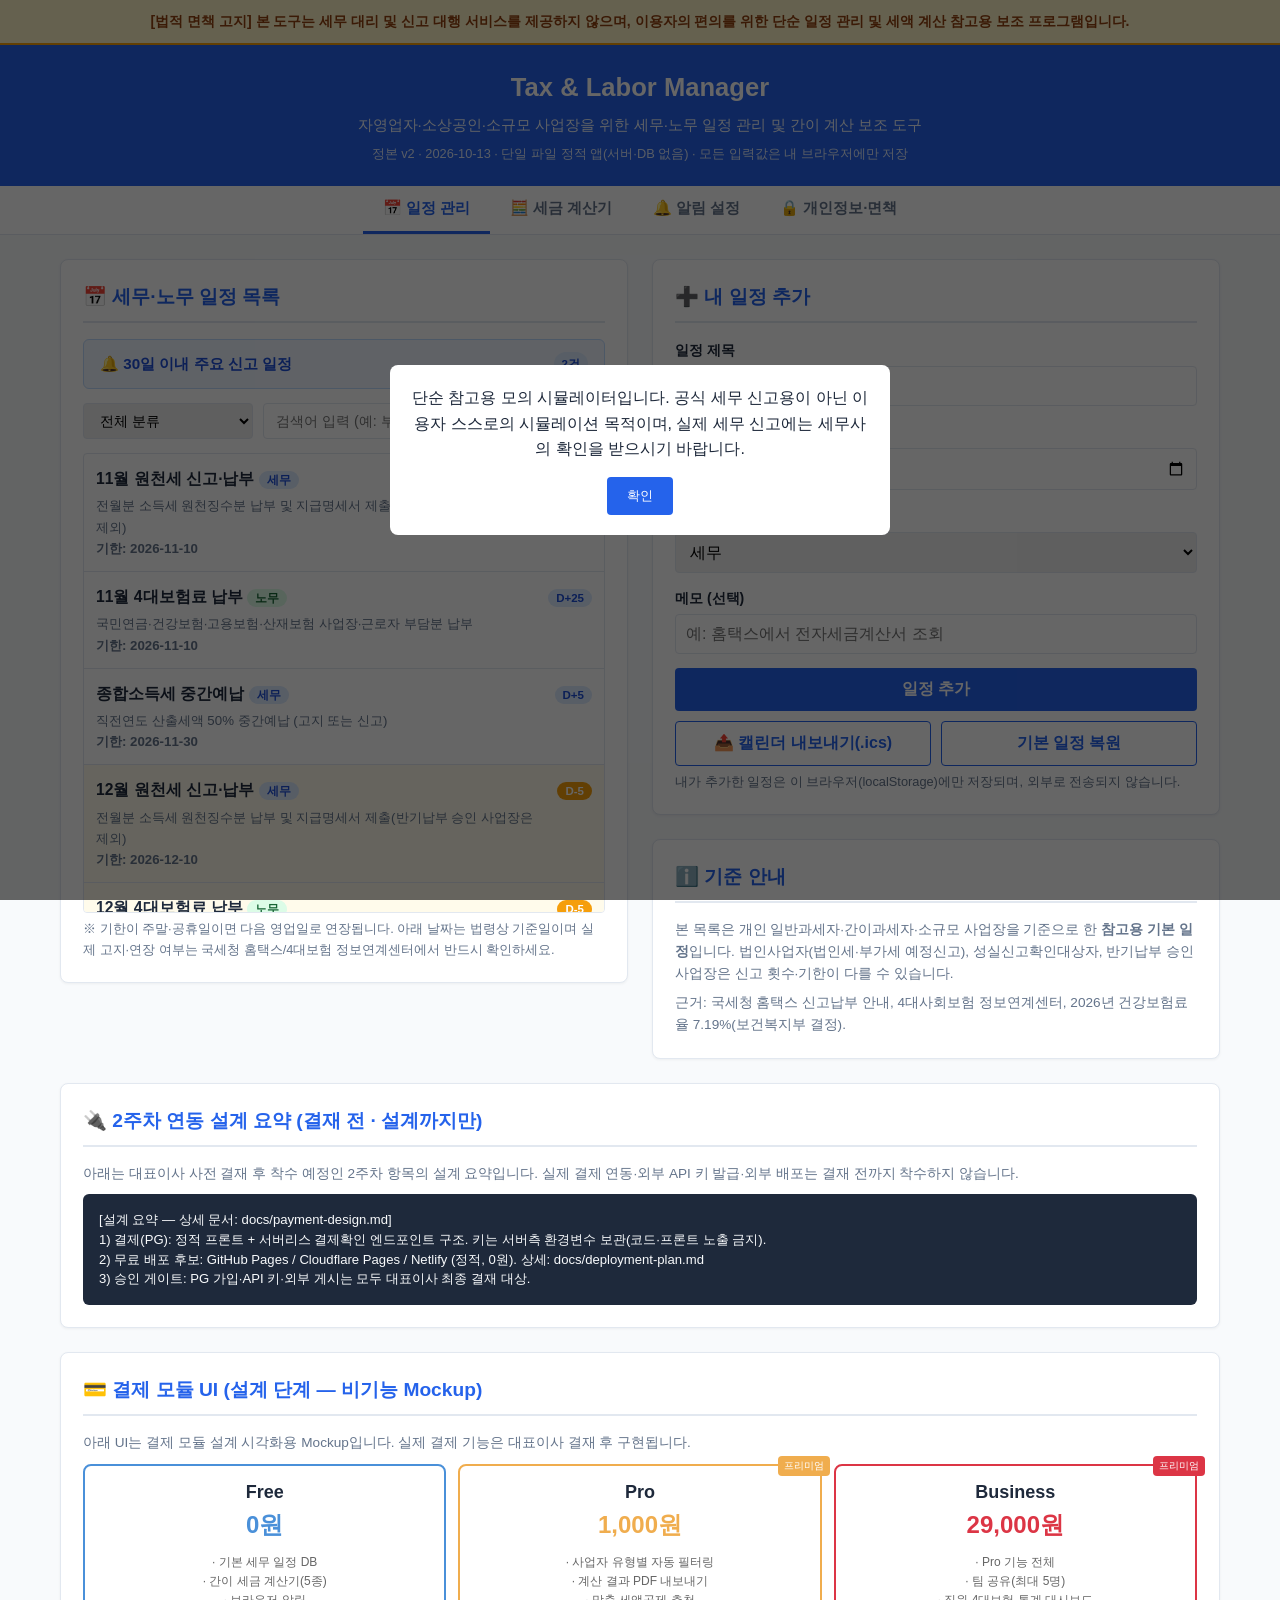
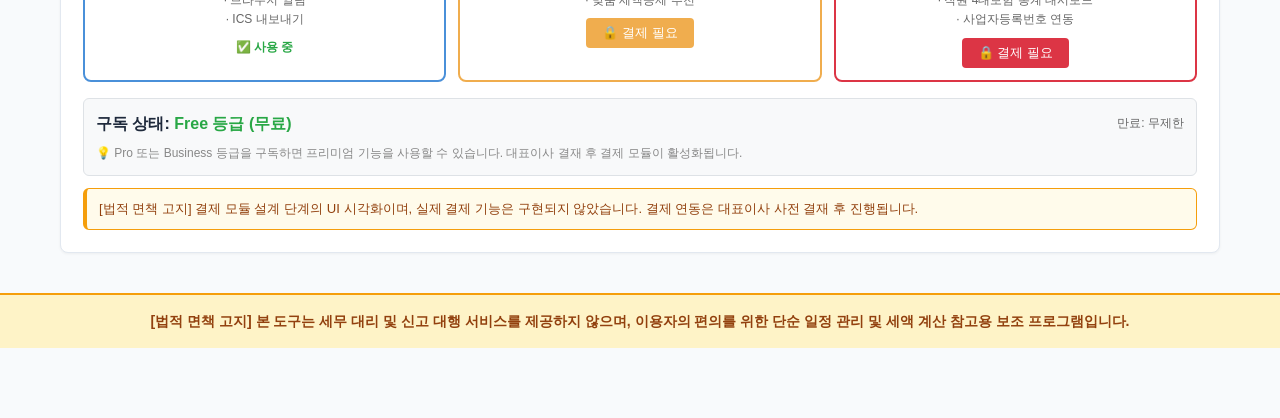
==== commit de2e6f3e: "Add legal disclaimer popup for weekend tax service prototype (Spark S-1017-96df47)" ====
--- a/prototype_20261013/index.html
+++ b/prototype_20261013/index.html
@@ -114,6 +114,20 @@
   <p>자영업자·소상공인·소규모 사업장을 위한 세무·노무 일정 관리 및 간이 계산 보조 도구</p>
   <p style="font-size:.8rem;opacity:.85;margin-top:6px;">정본 v2 · 2026-10-13 · 단일 파일 정적 앱(서버·DB 없음) · 모든 입력값은 내 브라우저에만 저장</p>
 </header>
+<div id="legal-popup" style="position:fixed;top:0;left:0;width:100%;height:100%;background:rgba(0,0,0,0.6);display:flex;align-items:center;justify-content:center;z-index:2000;">
+  <div style="background:#fff;padding:20px;border-radius:8px;max-width:500px;width:90%;text-align:center;">
+    <p style="margin-bottom:15px;">단순 참고용 모의 시뮬레이터입니다. 공식 세무 신고용이 아닌 이용자 스스로의 시뮬레이션 목적이며, 실제 세무 신고에는 세무사의 확인을 받으시기 바랍니다.</p>
+    <button id="disclaimer-ok" style="padding:10px 20px;background:#2563eb;color:#fff;border:none;border-radius:4px;cursor:pointer;">확인</button>
+  </div>
+</div>
+<script>
+  (function(){
+    if(localStorage.getItem('disclaimerDismissed')){ return; }
+    var popup=document.getElementById('legal-popup');
+    var btn=document.getElementById('disclaimer-ok');
+    btn.addEventListener('click',function(){ localStorage.setItem('disclaimerDismissed','1'); popup.style.display='none'; });
+  })();
+</script>
 
 <div class="tabs">
   <button class="tab active" onclick="showPanel('panel-schedule',this)">📅 일정 관리</button>
@@ -132,7 +146,7 @@
         <h2>📅 세무·노무 일정 목록</h2>
         <div class="upcoming">
           <span>🔔 30일 이내 주요 신고 일정</span>
-          <span id="upcoming-count" class="badge">0건</span>
+          <span id="upcoming-count" class="badge">30일 이내 임박 일정</span>
         </div>
         <div class="filterbar">
           <select id="filter-category" onchange="renderSchedules()">
@@ -347,14 +361,14 @@
         <div style="margin-top:8px;font-size:12px;color:#28a745;font-weight:bold;">✅ 사용 중</div>
       </div>
       <div style="flex:1;min-width:150px;border:2px solid #f0ad4e;border-radius:8px;padding:12px;text-align:center;position:relative;">
-        <div style="font-weight:bold;font-size:18px;">Pro</div>
-        <div style="font-size:24px;font-weight:bold;color:#f0ad4e;">9,900원</div>
-        <div style="font-size:12px;color:#666;margin-top:8px;">· 사업자 유형별 자동 필터링<br>· 계산 결과 PDF 내보내기<br>· 맞춤 세액공제 추천</div>
-        <div style="position:absolute;top:-10px;right:-10px;background:#f0ad4e;color:white;font-size:10px;padding:2px 6px;border-radius:4px;">프리미엄</div>
-        <button type="button" onclick="showPaymentLocked('Pro')" style="margin-top:8px;padding:6px 16px;background:#f0ad4e;color:white;border:none;border-radius:4px;cursor:pointer;font-size:13px;">
-          🔒 결제 필요
-        </button>
-      </div>
+              <div style="font-weight:bold;font-size:18px;">Pro</div>
+              <div id="pro-price" style="font-size:24px;font-weight:bold;color:#f0ad4e;">1,000원</div>
+              <div style="font-size:12px;color:#666;margin-top:8px;">· 사업자 유형별 자동 필터링<br>· 계산 결과 PDF 내보내기<br>· 맞춤 세액공제 추천</div>
+              <div style="position:absolute;top:-10px;right:-10px;background:#f0ad4e;color:white;font-size:10px;padding:2px 6px;border-radius:4px;">프리미엄</div>
+              <button type="button" onclick="showPaymentLocked('Pro')" style="margin-top:8px;padding:6px 16px;background:#f0ad4e;color:white;border:none;border-radius:4px;cursor:pointer;font-size:13px;">
+                🔒 결제 필요
+              </button>
+            </div>
       <div style="flex:1;min-width:150px;border:2px solid #dc3545;border-radius:8px;padding:12px;text-align:center;position:relative;">
         <div style="font-weight:bold;font-size:18px;">Business</div>
         <div style="font-size:24px;font-weight:bold;color:#dc3545;">29,000원</div>
